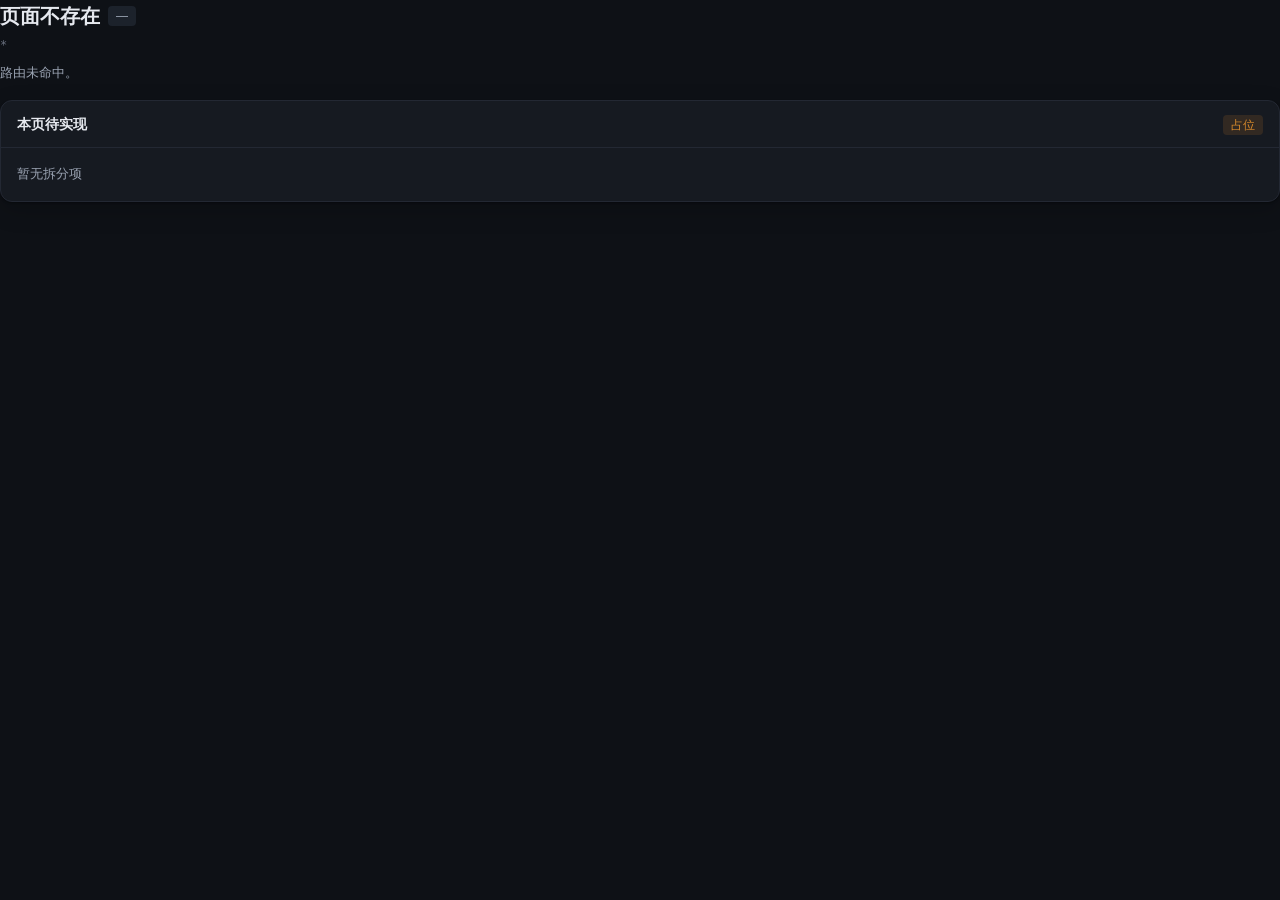
==== index.html @ cf0ea5b6 "初始化短剧AI分镜工作台前端部署文件" ====
<!doctype html>
<html lang="zh-CN" data-theme="dark">
  <head>
    <meta charset="UTF-8" />
    <meta name="viewport" content="width=device-width, initial-scale=1.0" />
    <title>短剧 AI 分镜工作台</title>
    <!-- 首屏内联：避免深色模式闪烁（比任何 React 副作用都早执行） -->
    <script>
      (function () {
        try {
          var stored = localStorage.getItem('dj:theme');
          var theme = stored === 'light' || stored === 'dark' ? stored : 'dark';
          document.documentElement.setAttribute('data-theme', theme);
        } catch (e) {
          document.documentElement.setAttribute('data-theme', 'dark');
        }
      })();
    </script>
    <script type="module" crossorigin src="/assets/index-9Qhhn6PE.js"></script>
    <link rel="stylesheet" crossorigin href="/assets/index-COneOABr.css">
  </head>
  <body>
    <div id="root"></div>
  </body>
</html>
---- assets/index-COneOABr.css ----
:root,:root[data-theme=dark]{--bg-app: #0e1116;--bg-card: #161a21;--bg-elevated: #1c222b;--bg-hover: #1f2530;--border: #232833;--border-strong: #2e3542;--accent: #5d6bd6;--accent-hover: #6b78e0;--accent-soft: rgba(93, 107, 214, .14);--success: #3fa45b;--warning: #d98a2b;--warning-soft: rgba(217, 138, 43, .14);--danger: #d9534f;--danger-soft: rgba(217, 83, 79, .14);--text-primary: #e6e9ef;--text-secondary: #9aa3b2;--text-muted: #6b7280;--shadow-card: 0 1px 2px rgba(0, 0, 0, .35), 0 8px 24px rgba(0, 0, 0, .18);--radius-card: 12px;--radius-control: 6px;--motion: .22s ease-out}:root[data-theme=light]{--bg-app: #f6f7f9;--bg-card: #ffffff;--bg-elevated: #ffffff;--bg-hover: #f0f2f5;--border: #e5e7eb;--border-strong: #d6dae1;--accent: #4f5bc9;--accent-hover: #4450b8;--accent-soft: rgba(79, 91, 201, .1);--success: #2f8a4a;--warning: #b9741f;--warning-soft: rgba(185, 116, 31, .12);--danger: #c0392b;--danger-soft: rgba(192, 57, 43, .1);--text-primary: #111827;--text-secondary: #6b7280;--text-muted: #9ca3af;--shadow-card: 0 1px 2px rgba(16, 24, 40, .06), 0 8px 24px rgba(16, 24, 40, .06)}:root{--topnav-h: 60px;--sidebar-w: 240px;--sidebar-w-collapsed: 64px}*{box-sizing:border-box}html,body,#root{height:100%}body{margin:0;background:var(--bg-app);color:var(--text-primary);font-family:-apple-system,BlinkMacSystemFont,Segoe UI,PingFang SC,Hiragino Sans GB,Microsoft YaHei,sans-serif;font-size:14px;line-height:1.6;-webkit-font-smoothing:antialiased}a{color:var(--accent);text-decoration:none}a:hover{color:var(--accent-hover)}button{font:inherit;color:inherit;cursor:pointer}code,pre,.mono{font-family:SF Mono,ui-monospace,SFMono-Regular,Menlo,monospace;font-size:12px}::-webkit-scrollbar{width:10px;height:10px}::-webkit-scrollbar-thumb{background:var(--border-strong);border-radius:6px;border:3px solid transparent;background-clip:content-box}::-webkit-scrollbar-track{background:transparent}@keyframes dj-fade-in{0%{opacity:0;transform:translateY(4px)}to{opacity:1;transform:none}}.dj-fade-in{animation:dj-fade-in var(--motion) both}@media (prefers-reduced-motion: reduce){.dj-fade-in{animation:none}*{transition:none!important}}.dj-focusable:focus-visible{outline:2px solid var(--accent);outline-offset:2px;border-radius:var(--radius-control)}@media (max-width: 768px){body{font-size:13px}.container{padding:12px}header{flex-direction:column;gap:12px}.grid{grid-template-columns:1fr!important}table{display:block;overflow-x:auto}}
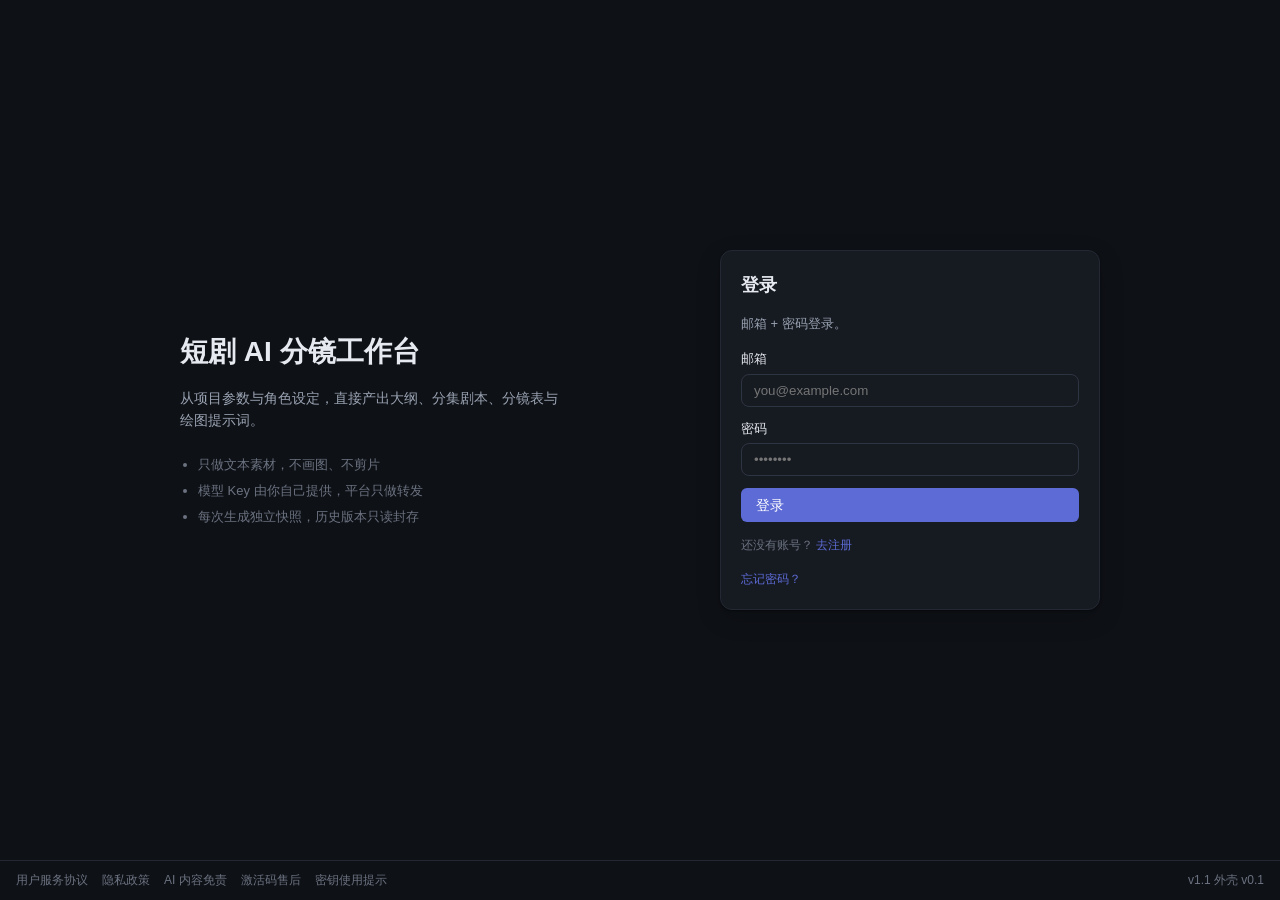
==== commit e4eec30c: "改成Hash路由，彻底解决静态托管路由404问题" ====
--- a/index.html
+++ b/index.html
@@ -16,8 +16,8 @@
         }
       })();
     </script>
-    <script type="module" crossorigin src="/assets/index-9Qhhn6PE.js"></script>
-    <link rel="stylesheet" crossorigin href="/assets/index-COneOABr.css">
+    <script type="module" crossorigin src="./assets/index-Ceaq1y3P.js"></script>
+    <link rel="stylesheet" crossorigin href="./assets/index-COneOABr.css">
   </head>
   <body>
     <div id="root"></div>
